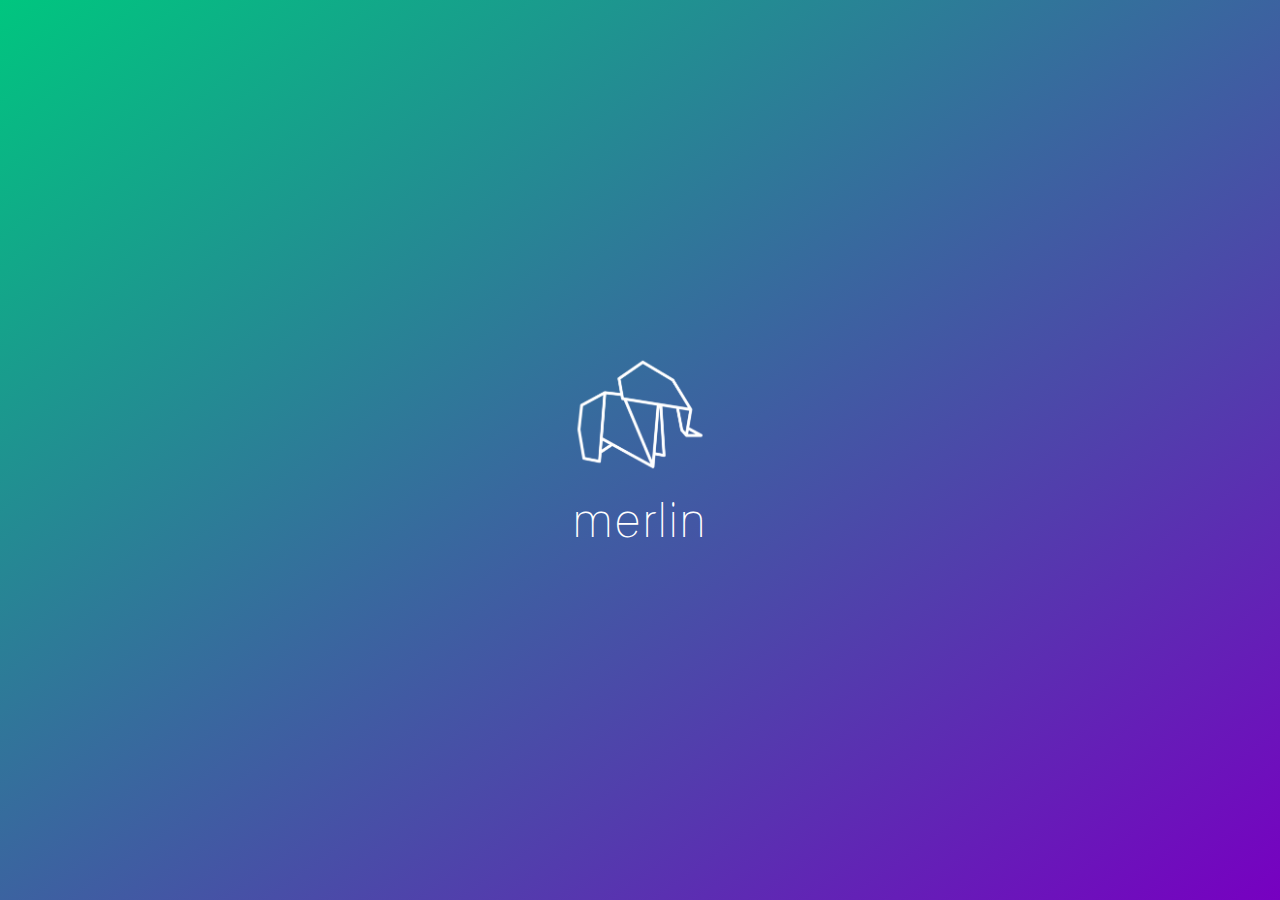
==== index.html @ 2d8fa616 "Initial - logo=elephant_outline" ====
<!DOCTYPE html>
<html>
    <head>
        <meta charset="utf-8" />
        <meta name="viewport" content="width=device-width, initial-scale=1">
        
        <link href="css/background.css" rel="stylesheet" />
        <link href="css/title.css" rel="stylesheet" />
        <link href="css/fonts.css" rel="stylesheet" />
        
        <title>Merlin</title>
    </head>
    <body>
        <div class="title">
            <img src="img/logo-elephant_outline_white_transparent.png" alt="Merlin Logo" title="Merlin" />
            <span>merlin</span>
        </div>
    </body>
</html>
---- css/background.css ----
html {
    height: 100%;
}

body {
    display: block;
    
    height: 100%;
    width: 100%;
    
    margin: 0;
    
    background: linear-gradient(to left top, #7700c1 0%, #00c67f 100%), linear-gradient(rgba(0, 0, 0, 1), rgba(0, 0, 0, 1));
    background-repeat: no-repeat;
    background-attachment: fixed;
}
---- css/title.css ----
.title {
    display: block;
    
    text-align: center;
    
    position: absolute;
    left: 50%;
    top: 50%;
    
    transform: translate(-50%, -50%);
}

.title img {
    display: inline;
    
    width: 125px;
}

.title span {
    display: block;
    
    margin-top: 10px;
    
    color: white;
    font-family: "Lane", monospace;
    font-size: 48px;
    letter-spacing: 3px;
}
---- css/fonts.css ----
@font-face {
    font-family: "Lane";
    src: url("../fonts/lane.ttf");
}
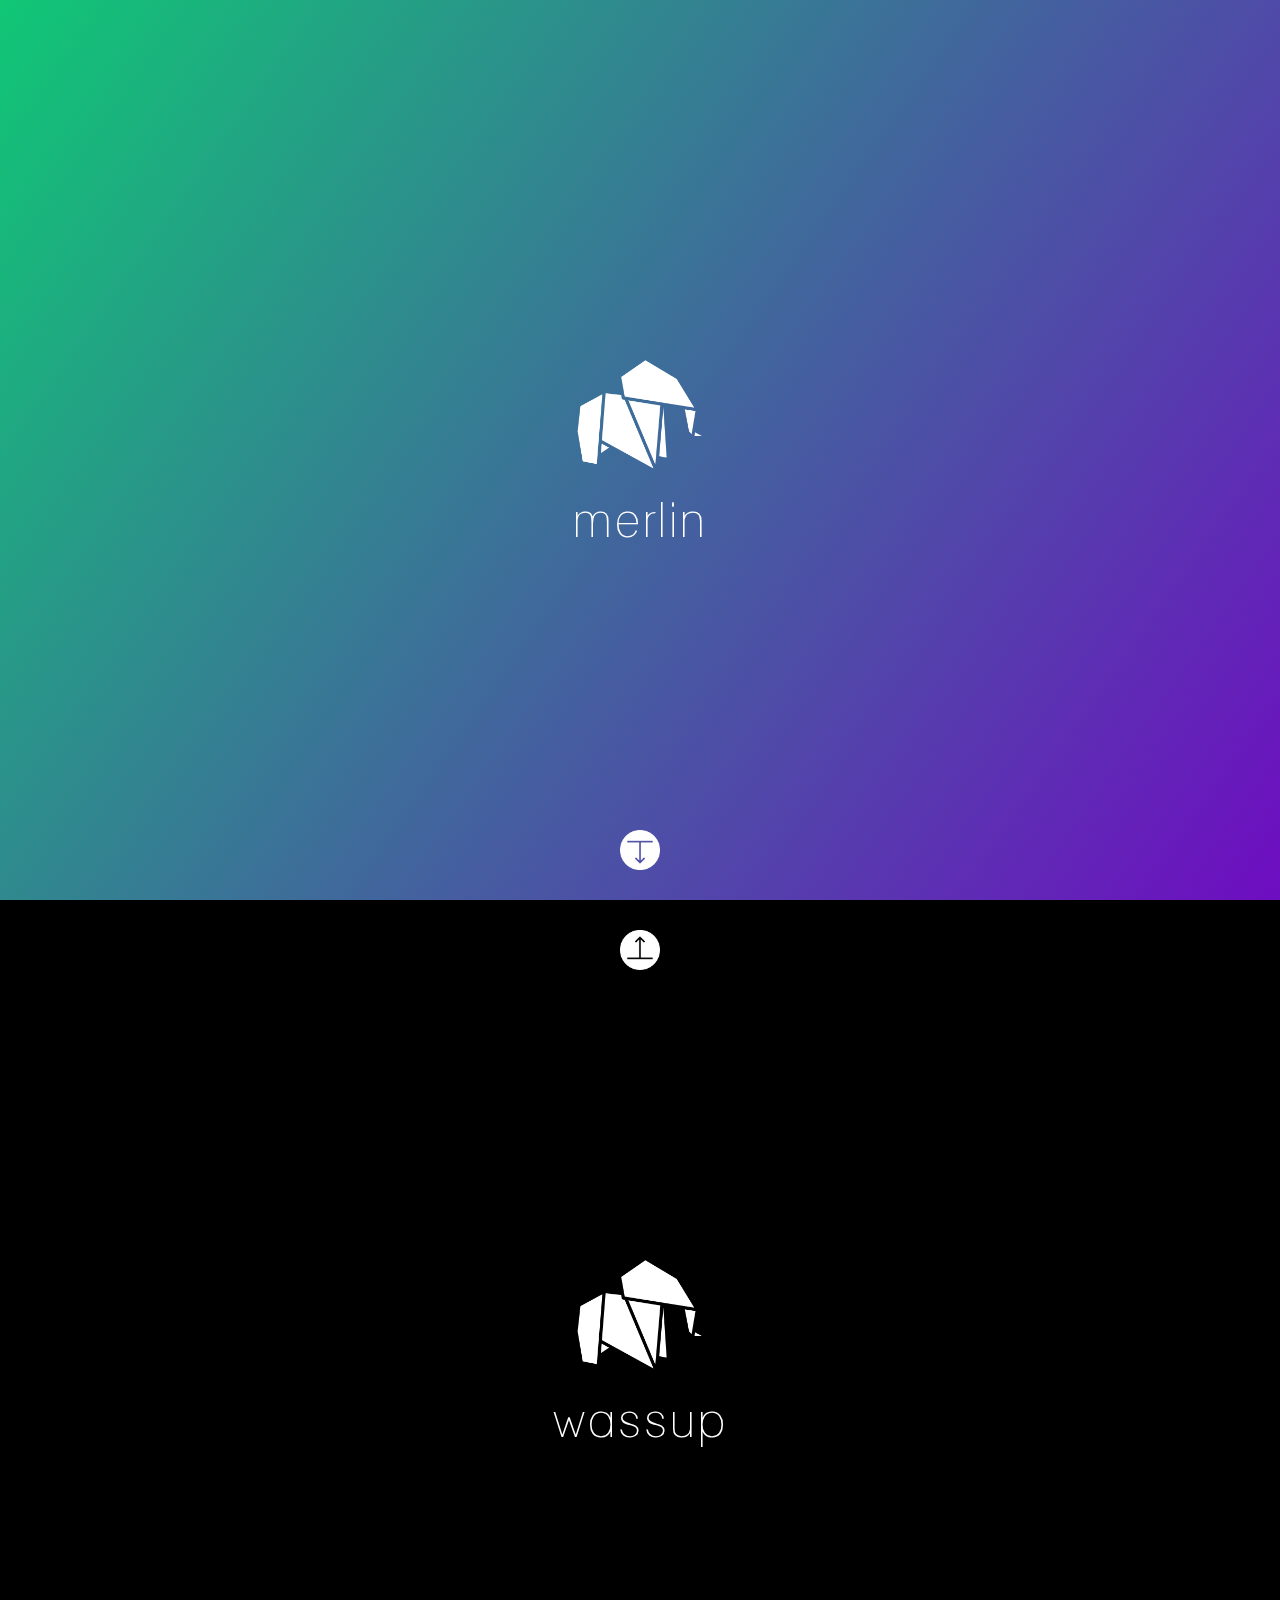
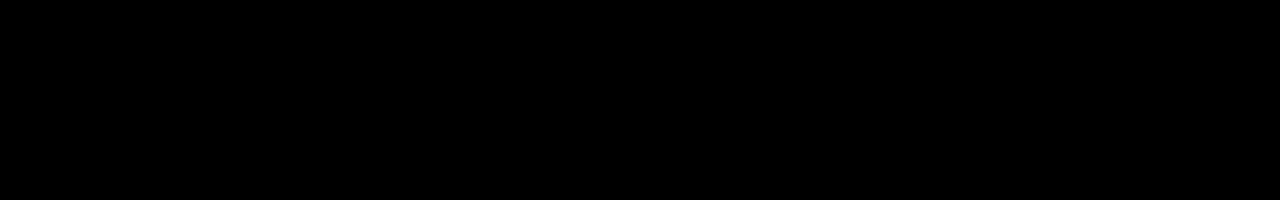
==== commit a0e25b20: "Gradient background, arrow up/down" ====
--- a/index.html
+++ b/index.html
@@ -1,19 +1,57 @@
-<!DOCTYPE html>
+ <!DOCTYPE html>
 <html>
     <head>
         <meta charset="utf-8" />
         <meta name="viewport" content="width=device-width, initial-scale=1">
         
-        <link href="css/background.css" rel="stylesheet" />
-        <link href="css/title.css" rel="stylesheet" />
-        <link href="css/fonts.css" rel="stylesheet" />
+        <link href="css/background.css" rel="stylesheet" type="text/css" />
+        <link href="css/title.css" rel="stylesheet" type="text/css" />
+        <link href="css/page.css" rel="stylesheet" type="text/css" />
+        <link href="css/fonts.css" rel="stylesheet" type="text/css" />
+        <link href="css/description.css" rel="stylesheet" type="text/css" />
+        
+        <script src="js/granim.min.js"></script>
+        <script src="https://ajax.googleapis.com/ajax/libs/jquery/3.3.1/jquery.min.js"></script>
+        <script src="js/arrow.js"></script>
         
         <title>Merlin</title>
     </head>
     <body>
-        <div class="title">
-            <img src="img/logo-elephant_outline_white_transparent.png" alt="Merlin Logo" title="Merlin" />
-            <span>merlin</span>
+        <canvas id="canvas-basic"></canvas>
+        <script>
+            var granimInstance = new Granim({
+                element: '#canvas-basic',
+                name: 'basic-gradient',
+                direction: 'diagonal', // 'diagonal', 'top-bottom', 'radial'
+                opacity: [1, 1],
+                isPausedWhenNotInView: true,
+                states : {
+                    "default-state": {
+                        gradients: [
+                            ['#00c67f', '#7700c1'],
+                            ['#c0c700', '#0a96c0'],
+                            ['#00a658', '#c01f66'],
+                            ['#4bc7bc', '#9f0b00'],
+                            ['#1d6b63', '#d19c05']
+                        ]
+                    }
+                }
+            });
+        </script>
+        
+        <div class="page" id="home">
+            <div class="title">
+                <img src="img/logo-elephant_fill_white_transparent.png" alt="Merlin Logo" title="Merlin" />
+                <span>merlin</span>
+            </div>
+            <img class="arrow_down" src="img/arrow.png" alt="Arrow Down" title="Description" />
+        </div>
+        <div class="page" id="description">
+            <img class="arrow_up" src="img/arrow.png" alt="Arrow Up" title="Home" />
+            <div class="title">
+                <img src="img/logo-elephant_fill_white_transparent.png" alt="Merlin Logo" title="Merlin" />
+                <span>wassup</span>
+            </div>
         </div>
     </body>
 </html>
--- a/css/background.css
+++ b/css/background.css
@@ -9,8 +9,18 @@
     width: 100%;
     
     margin: 0;
+    padding: 0;
     
-    background: linear-gradient(to left top, #7700c1 0%, #00c67f 100%), linear-gradient(rgba(0, 0, 0, 1), rgba(0, 0, 0, 1));
-    background-repeat: no-repeat;
-    background-attachment: fixed;
+    background: black;
+}
+
+#canvas-basic {
+    position: fixed;
+    display: block;
+    width: 100%;
+    height: 100%;
+    top: 0;
+    right: 0;
+    bottom: 0;
+    left: 0;
 }--- a/css/page.css
+++ b/css/page.css
@@ -0,0 +1,40 @@
+.page {
+    display: block;
+    
+    width: 100%;
+    height: 100%;
+    
+    position: absolute;
+}
+
+.page .arrow_down {
+    display: block;
+    
+    width: 40px;
+    
+    opacity: 1;
+    
+    position: absolute;
+    left: 50%;
+    bottom: 30px;
+    
+    transform: translate(-50%, 0);
+    
+    cursor: pointer;
+}
+
+.page .arrow_up {
+    display: block;
+    
+    width: 40px;
+    
+    opacity: 1;
+    
+    position: absolute;
+    left: 50%;
+    top: 30px;
+    
+    transform: translate(-50%, 0) rotateZ(180deg);
+    
+    cursor: pointer;
+}--- a/css/description.css
+++ b/css/description.css
@@ -0,0 +1,3 @@
+.page#description {
+    top: 100%;
+}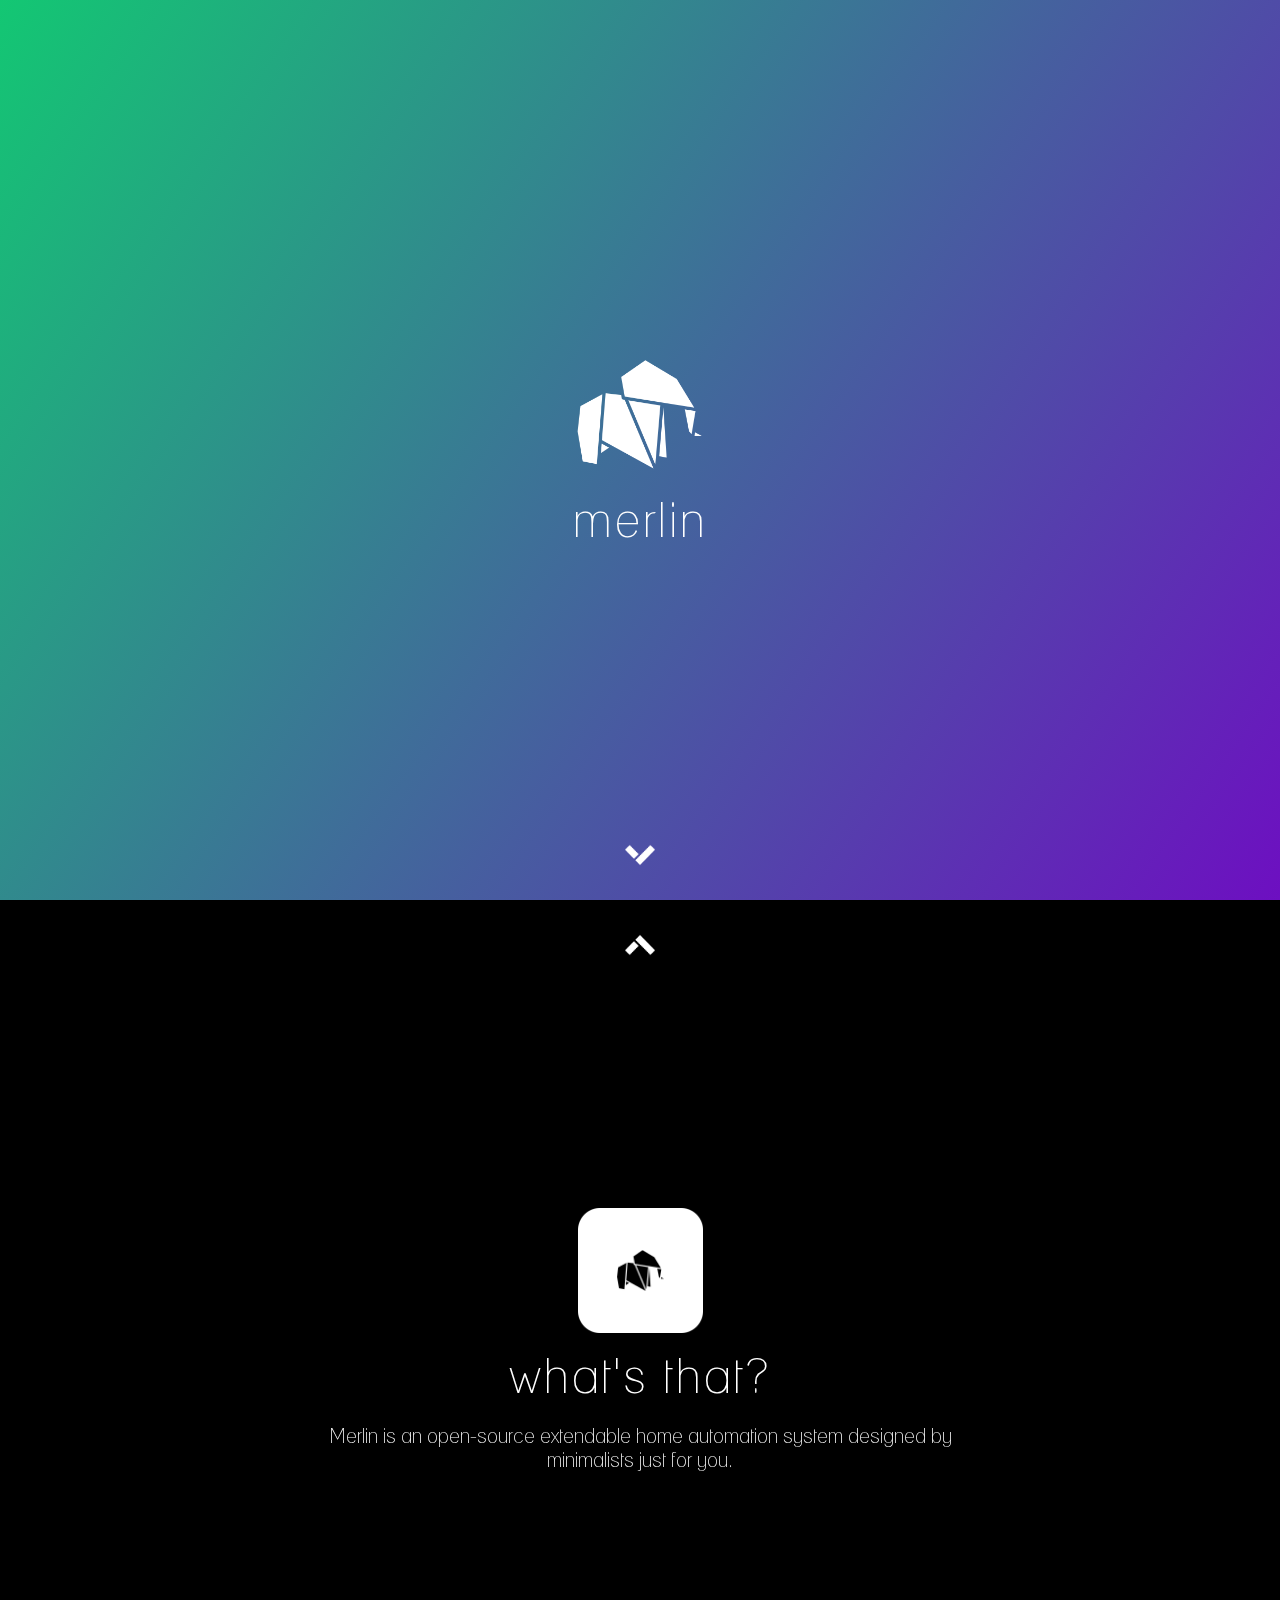
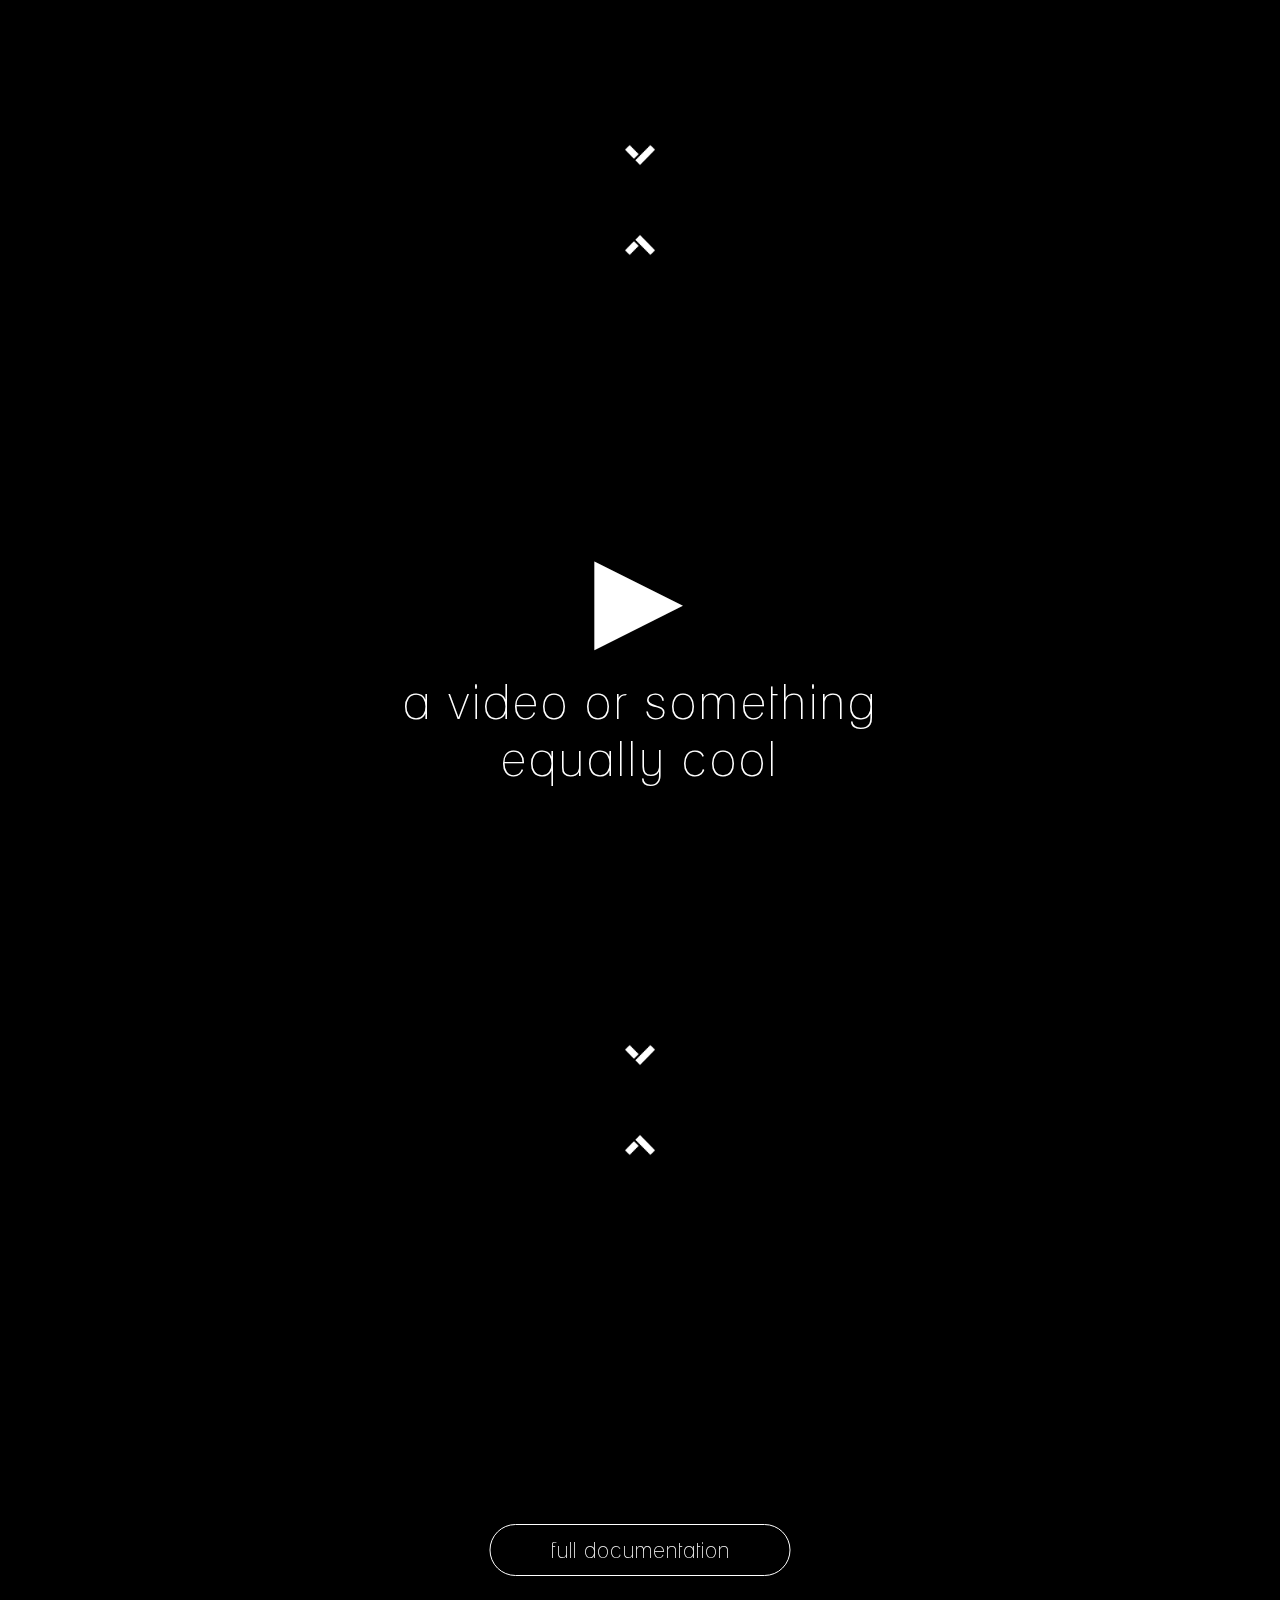
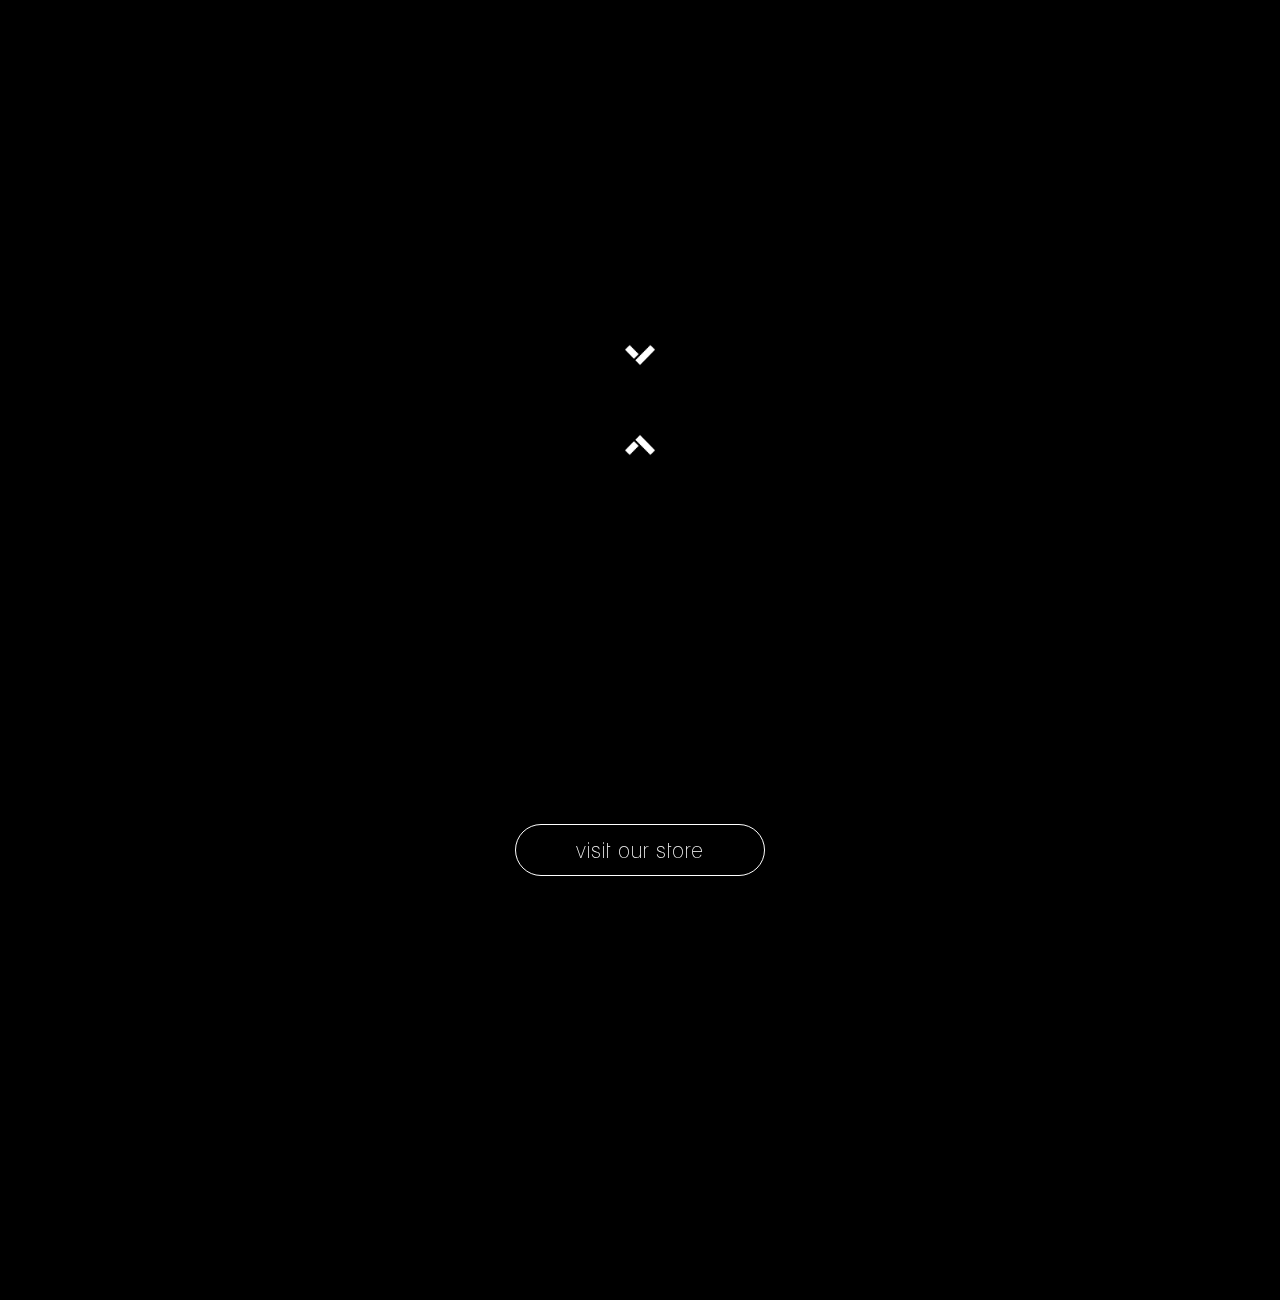
==== commit 3d513a2a: "Pages, buttons, hidden overflow. Still lacks responsivity - phones landscape orientation" ====
--- a/index.html
+++ b/index.html
@@ -5,10 +5,9 @@
         <meta name="viewport" content="width=device-width, initial-scale=1">
         
         <link href="css/background.css" rel="stylesheet" type="text/css" />
-        <link href="css/title.css" rel="stylesheet" type="text/css" />
+        <link href="css/container.css" rel="stylesheet" type="text/css" />
         <link href="css/page.css" rel="stylesheet" type="text/css" />
         <link href="css/fonts.css" rel="stylesheet" type="text/css" />
-        <link href="css/description.css" rel="stylesheet" type="text/css" />
         
         <script src="js/granim.min.js"></script>
         <script src="https://ajax.googleapis.com/ajax/libs/jquery/3.3.1/jquery.min.js"></script>
@@ -40,17 +39,42 @@
         </script>
         
         <div class="page" id="home">
-            <div class="title">
+            <div class="container">
                 <img src="img/logo-elephant_fill_white_transparent.png" alt="Merlin Logo" title="Merlin" />
-                <span>merlin</span>
+                <h1>merlin</h1>
             </div>
-            <img class="arrow_down" src="img/arrow.png" alt="Arrow Down" title="Description" />
+            <img class="arrow_down" src="img/arrow.png" alt="Arrow Down" title="Overview" />
         </div>
-        <div class="page" id="description">
+        <div class="page" id="overview">
             <img class="arrow_up" src="img/arrow.png" alt="Arrow Up" title="Home" />
-            <div class="title">
-                <img src="img/logo-elephant_fill_white_transparent.png" alt="Merlin Logo" title="Merlin" />
-                <span>wassup</span>
+            <div class="container">
+                <span class="">
+                    <img src="img/product.png" alt="Merlin Product" title="Merlin Brain" />
+                    <h1>what's that?</h1>
+                    <p>Merlin is an open-source extendable home automation system designed by minimalists just for you.</p>
+                </span>
+            </div>
+            <img class="arrow_down" src="img/arrow.png" alt="Arrow Down" title="Video" />
+        </div>
+        <div class="page" id="video">
+            <img class="arrow_up" src="img/arrow.png" alt="Arrow Up" title="Overview" />
+            <div class="container">
+                <h1 style="font-size: 116px">▶</h1>
+                <h1>a video or something equally cool</h1>
+            </div>
+            <img class="arrow_down" src="img/arrow.png" alt="Arrow Down" title="Documentation" />
+        </div>
+        <div class="page" id="documentation">
+            <img class="arrow_up" src="img/arrow.png" alt="Arrow Up" title="Video" />
+            <div class="container">
+                <a href="#" class="button">full documentation</a>
+            </div>
+            <img class="arrow_down" src="img/arrow.png" alt="Arrow Down" title="Store" />
+        </div>
+        <div class="page" id="store">
+            <img class="arrow_up" src="img/arrow.png" alt="Arrow Up" title="Documentation" />
+            <div class="container">
+                <a href="#" class="button">visit our store</a>
             </div>
         </div>
     </body>
--- a/css/background.css
+++ b/css/background.css
@@ -12,6 +12,8 @@
     padding: 0;
     
     background: black;
+    
+    overflow: hidden;
 }
 
 #canvas-basic {
--- a/css/container.css
+++ b/css/container.css
@@ -0,0 +1,56 @@
+.container {
+    display: block;
+    
+    text-align: center;
+    
+    position: absolute;
+    left: 50%;
+    top: 50%;
+    
+    transform: translate(-50%, -50%);
+}
+
+.container img {
+    display: inline;
+    
+    width: 125px;
+}
+
+.container h1 {
+    display: block;
+    
+    margin: 0;
+    margin-top: 10px;
+    
+    color: white;
+    font-family: "Lane", monospace;
+    font-size: 48px;
+    letter-spacing: 3px;
+    font-weight: normal;
+}
+
+.container p {
+    color: white;
+    font-family: "Lane", monospace;
+    font-size: 20px;
+    letter-spacing: 0px;
+}
+
+.container .button {
+    padding: 12px 60px;
+    color: white;
+    text-decoration: none;
+    font-family: "Lane", monospace;
+    font-size: 22px;
+    letter-spacing: 1px;
+    border: solid 1px white;
+    border-radius: 30px;
+    background: transparent;
+    transition: all 0.2s ease-in;
+    white-space: nowrap;
+}
+
+.container .button:hover {
+    background: white;
+    color: black;
+}--- a/css/page.css
+++ b/css/page.css
@@ -7,10 +7,18 @@
     position: absolute;
 }
 
+.page * {
+    -moz-user-select: none;
+   -khtml-user-select: none;
+   -webkit-user-select: none;
+   -ms-user-select: none;
+   user-select: none;
+}
+
 .page .arrow_down {
     display: block;
     
-    width: 40px;
+    width: 30px;
     
     opacity: 1;
     
@@ -26,7 +34,7 @@
 .page .arrow_up {
     display: block;
     
-    width: 40px;
+    width: 30px;
     
     opacity: 1;
     
@@ -34,7 +42,27 @@
     left: 50%;
     top: 30px;
     
-    transform: translate(-50%, 0) rotateZ(180deg);
+    transform: translate(-50%, 0) scale(1, -1);
     
     cursor: pointer;
+}
+
+.page#home {
+    top: 0;
+}
+
+.page#overview {
+    top: 100%;
+}
+
+.page#video {
+    top: 200%;
+}
+
+.page#documentation {
+    top: 300%;
+}
+
+.page#store {
+    top: 400%;
 }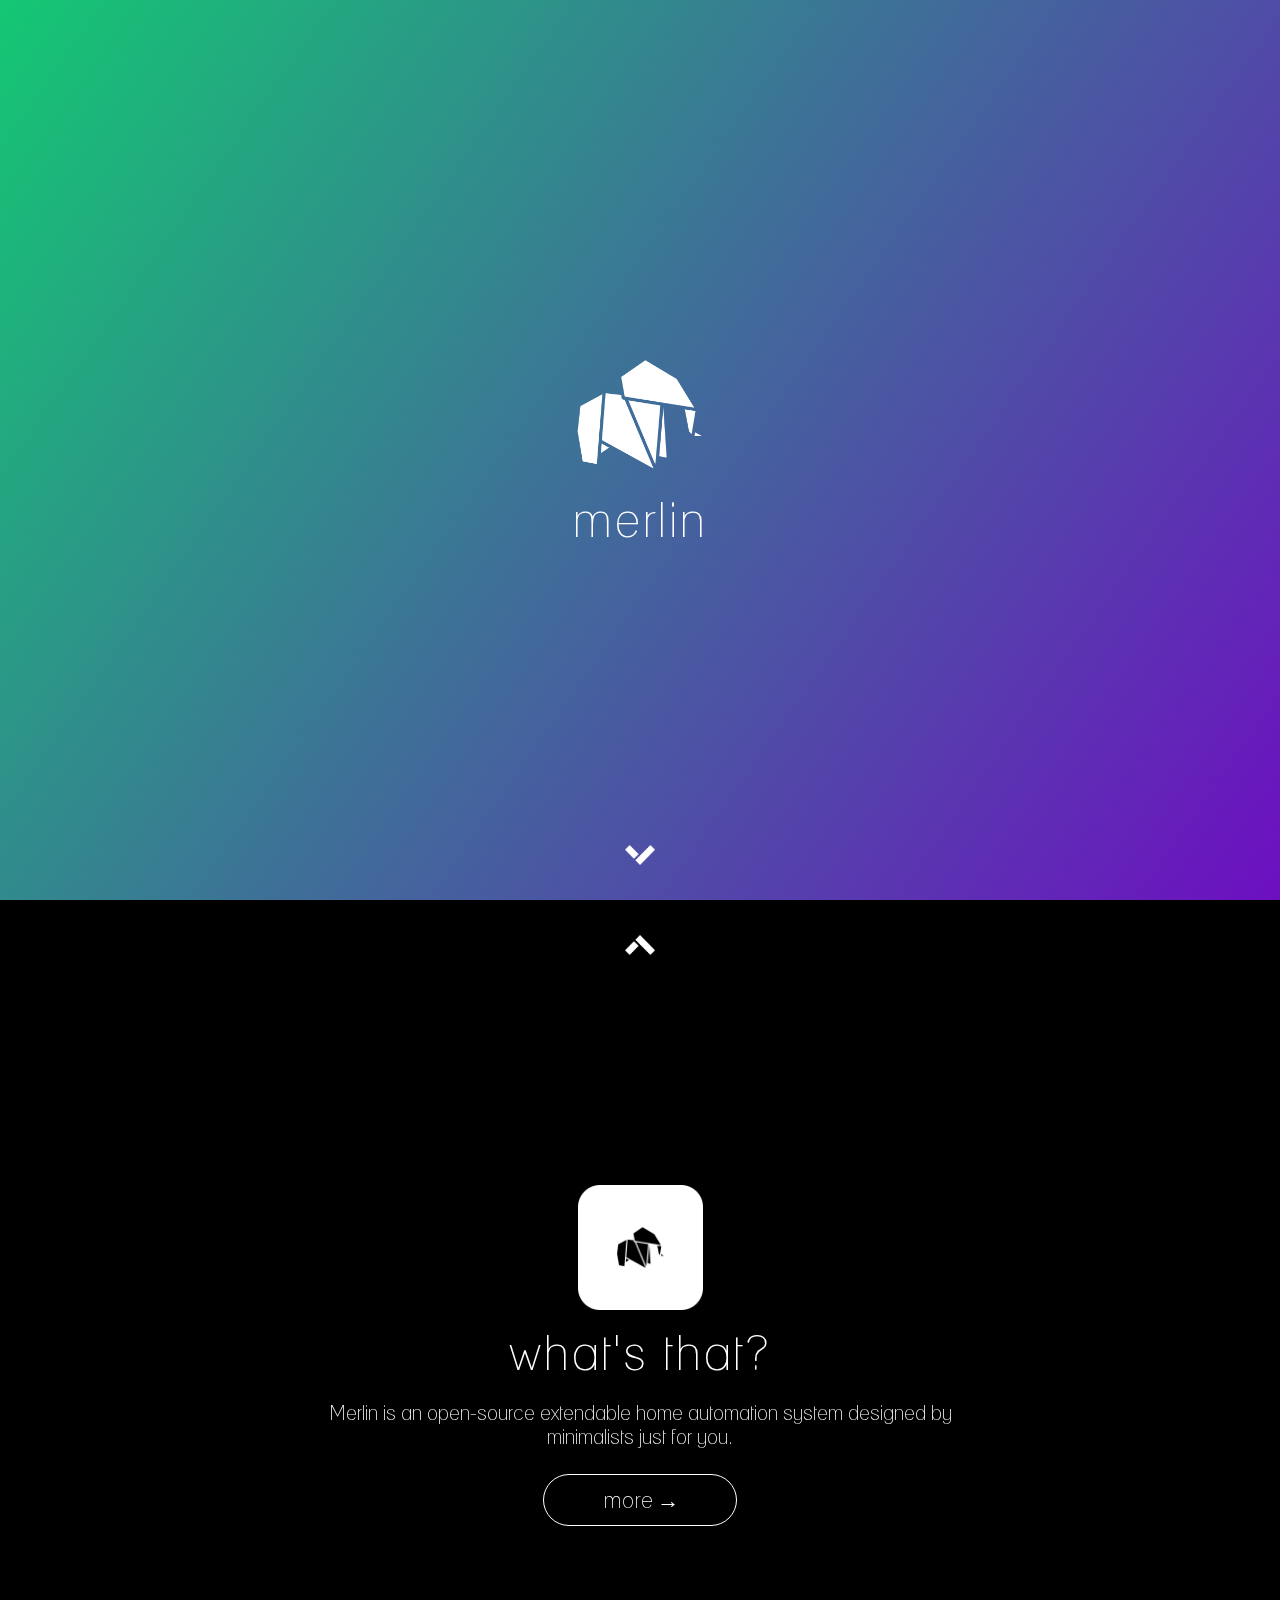
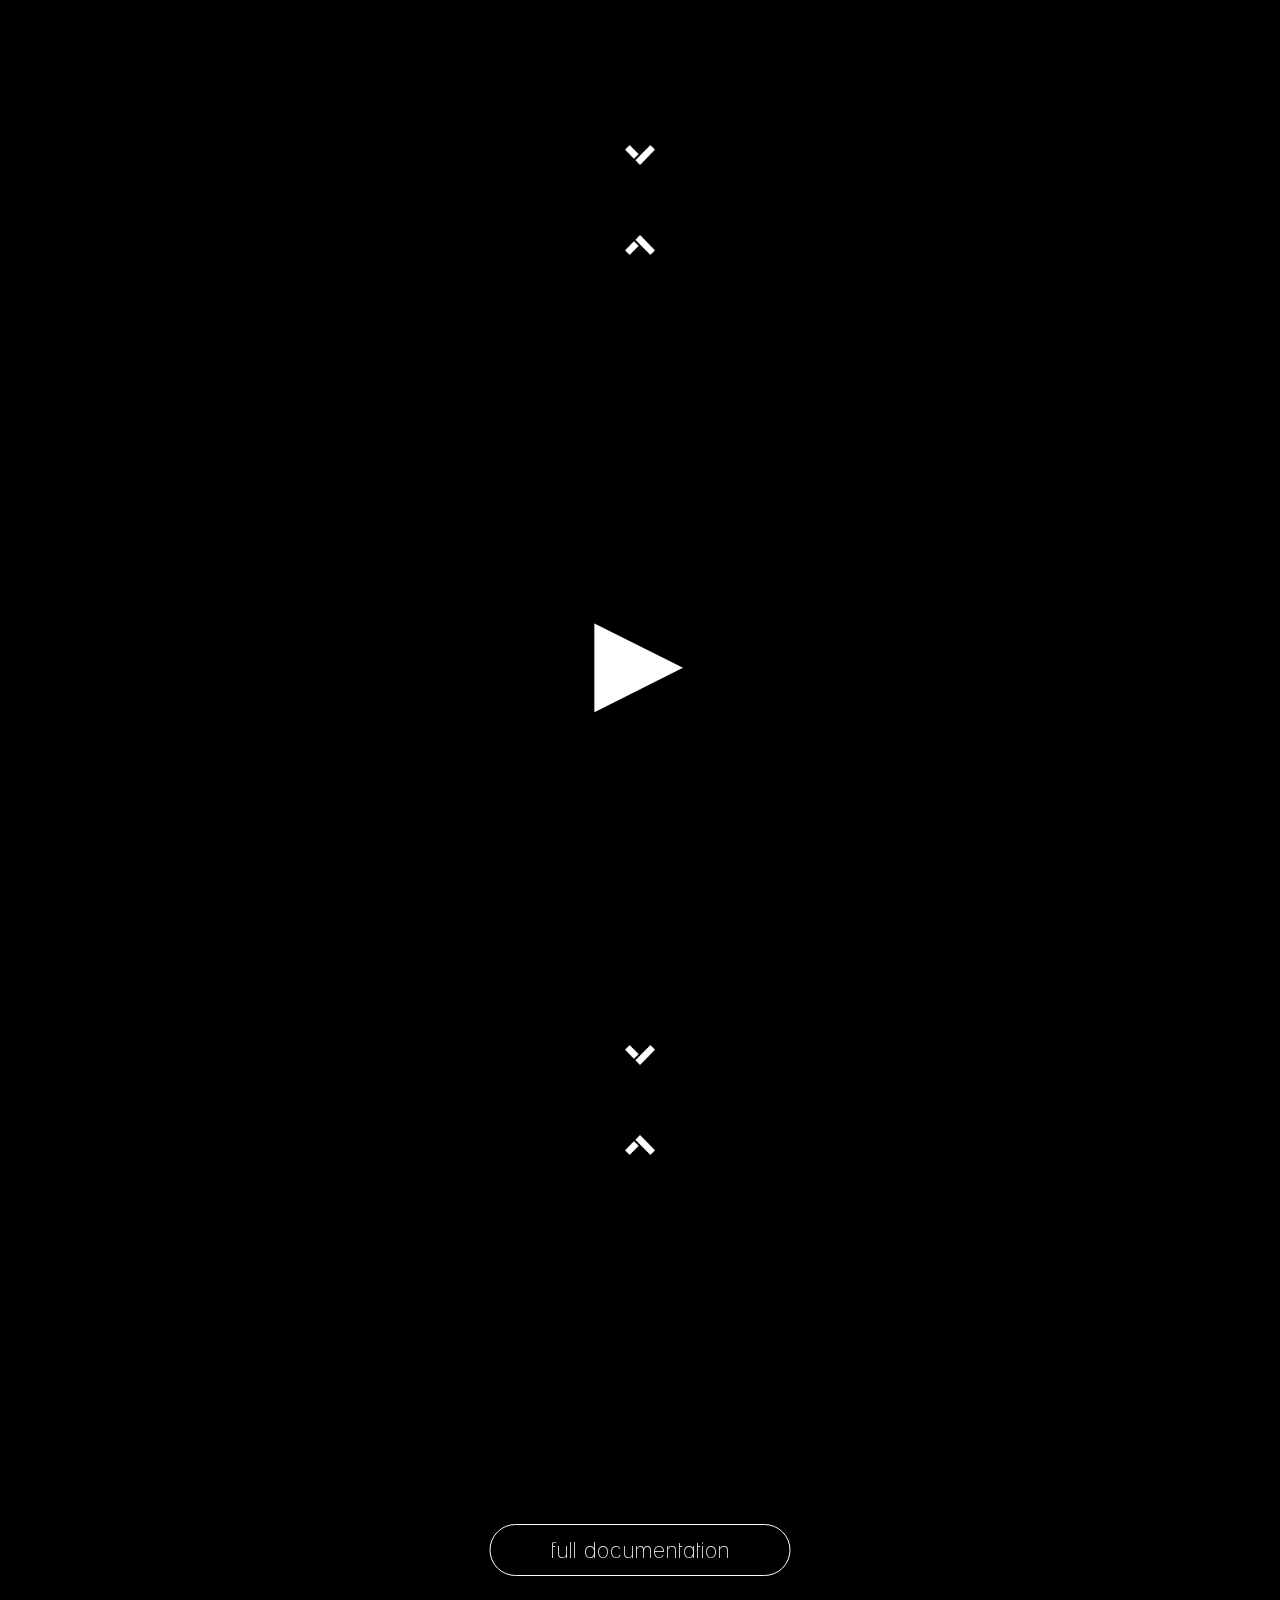
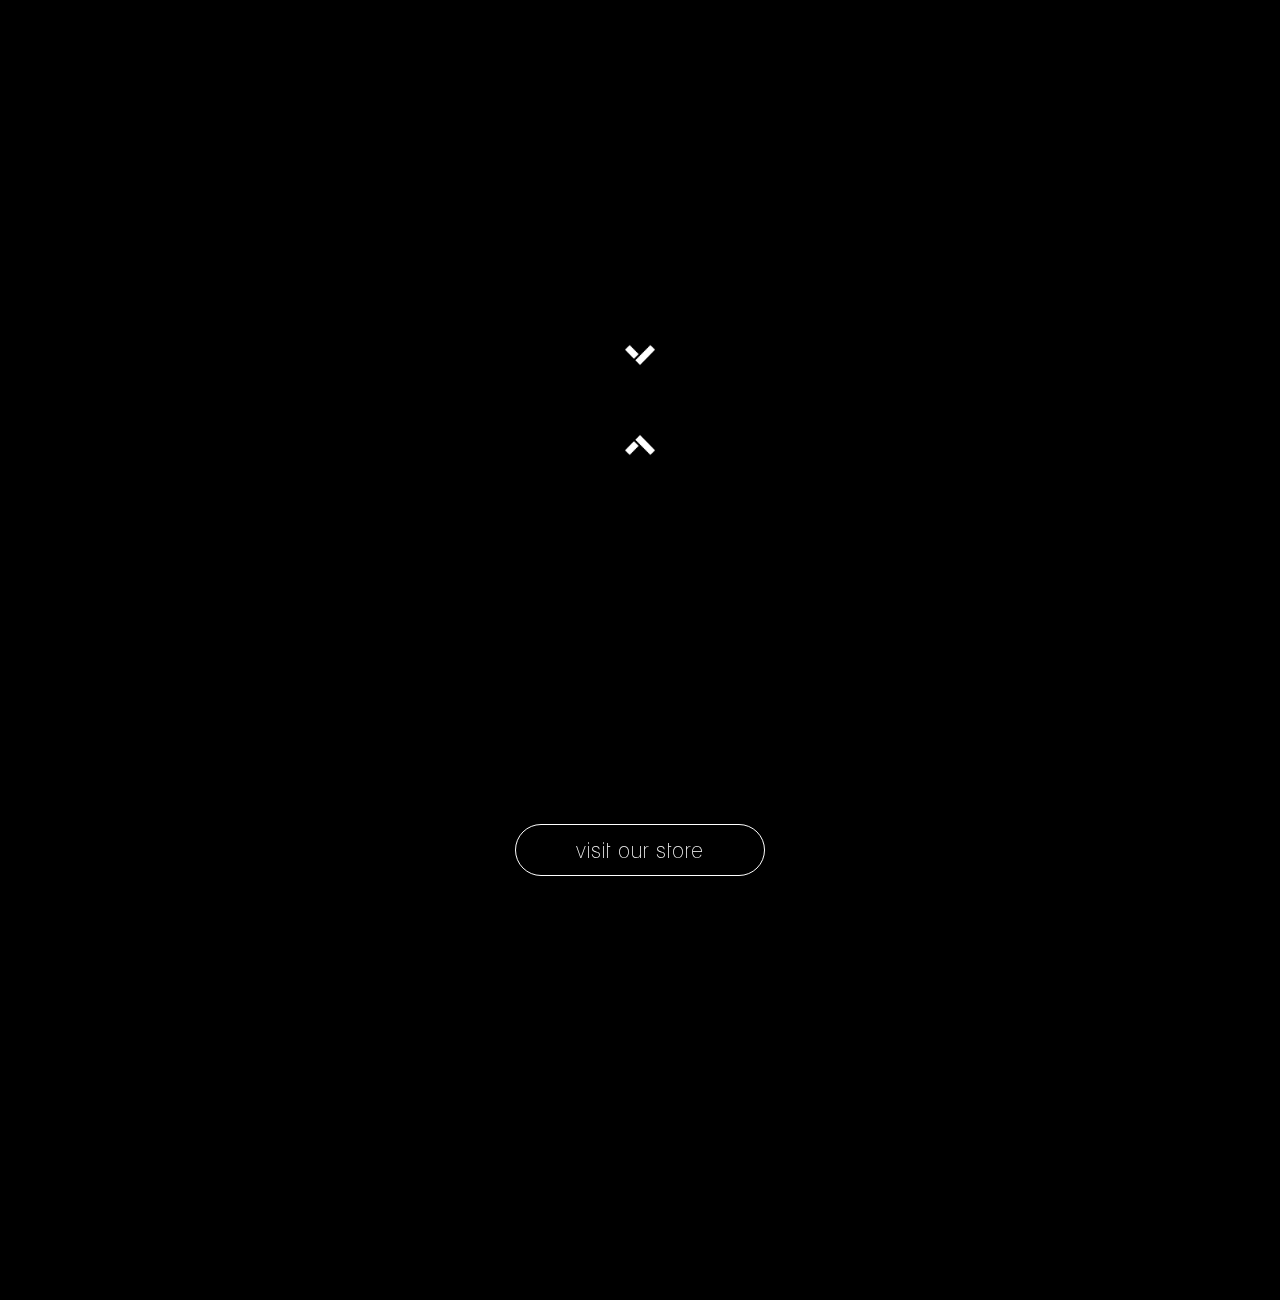
==== commit 40219d9a: "Restructuring, overview page, main page template" ====
--- a/index.html
+++ b/index.html
@@ -3,11 +3,9 @@
     <head>
         <meta charset="utf-8" />
         <meta name="viewport" content="width=device-width, initial-scale=1">
-        
-        <link href="css/background.css" rel="stylesheet" type="text/css" />
-        <link href="css/container.css" rel="stylesheet" type="text/css" />
-        <link href="css/page.css" rel="stylesheet" type="text/css" />
+
         <link href="css/fonts.css" rel="stylesheet" type="text/css" />
+        <link href="css/home.css" rel="stylesheet" type="text/css" />
         
         <script src="js/granim.min.js"></script>
         <script src="https://ajax.googleapis.com/ajax/libs/jquery/3.3.1/jquery.min.js"></script>
@@ -48,10 +46,12 @@
         <div class="page" id="overview">
             <img class="arrow_up" src="img/arrow.png" alt="Arrow Up" title="Home" />
             <div class="container">
-                <span class="">
-                    <img src="img/product.png" alt="Merlin Product" title="Merlin Brain" />
+                <img src="img/product.png" alt="Merlin Product" title="Merlin Brain" />
+                <span class="text">
                     <h1>what's that?</h1>
                     <p>Merlin is an open-source extendable home automation system designed by minimalists just for you.</p>
+                    <br />
+                    <a href="overview.html" class="button">more →</a>
                 </span>
             </div>
             <img class="arrow_down" src="img/arrow.png" alt="Arrow Down" title="Video" />
@@ -60,14 +60,13 @@
             <img class="arrow_up" src="img/arrow.png" alt="Arrow Up" title="Overview" />
             <div class="container">
                 <h1 style="font-size: 116px">▶</h1>
-                <h1>a video or something equally cool</h1>
             </div>
             <img class="arrow_down" src="img/arrow.png" alt="Arrow Down" title="Documentation" />
         </div>
         <div class="page" id="documentation">
             <img class="arrow_up" src="img/arrow.png" alt="Arrow Up" title="Video" />
             <div class="container">
-                <a href="#" class="button">full documentation</a>
+                <a href="docs.html" class="button">full documentation</a>
             </div>
             <img class="arrow_down" src="img/arrow.png" alt="Arrow Down" title="Store" />
         </div>
--- a/css/home.css
+++ b/css/home.css
@@ -0,0 +1,185 @@
+html {
+    height: 100%;
+}
+
+body {
+    display: block;
+
+    height: 100%;
+    width: 100%;
+
+    margin: 0;
+    padding: 0;
+
+    background: black;
+
+    overflow: hidden;
+}
+
+#canvas-basic {
+    position: fixed;
+    display: block;
+    width: 100%;
+    height: 100%;
+    top: 0;
+    right: 0;
+    bottom: 0;
+    left: 0;
+}
+
+.container {
+    display: block;
+
+    text-align: center;
+
+    position: absolute;
+    left: 50%;
+    top: 50%;
+
+    transform: translate(-50%, -50%);
+}
+
+.container img {
+    display: inline;
+
+    width: 125px;
+}
+
+.container h1 {
+    display: block;
+
+    margin: 0;
+    margin-top: 10px;
+
+    color: white;
+    font-family: "Lane", monospace;
+    font-size: 48px;
+    letter-spacing: 3px;
+    font-weight: normal;
+}
+
+.container p {
+    color: white;
+    font-family: "Lane", monospace;
+    font-size: 20px;
+    letter-spacing: 0px;
+}
+
+.container .button {
+    padding: 12px 60px;
+    color: white;
+    text-decoration: none;
+    font-family: "Lane", monospace;
+    font-size: 22px;
+    letter-spacing: 1px;
+    border: solid 1px white;
+    border-radius: 30px;
+    background: transparent;
+    transition: all 0.2s ease-in;
+    white-space: nowrap;
+}
+
+.container .button:hover {
+    background: white;
+    color: black;
+}
+
+.page {
+    display: block;
+
+    width: 100%;
+    height: 100%;
+
+    position: absolute;
+}
+
+.page * {
+    -moz-user-select: none;
+   -khtml-user-select: none;
+   -webkit-user-select: none;
+   -ms-user-select: none;
+   user-select: none;
+}
+
+.page .arrow_down {
+    display: block;
+
+    width: 30px;
+
+    opacity: 1;
+
+    position: absolute;
+    left: 50%;
+    bottom: 30px;
+
+    transform: translate(-50%, 0);
+
+    cursor: pointer;
+    z-index: 99;
+}
+
+.page .arrow_up {
+    display: block;
+
+    width: 30px;
+
+    opacity: 1;
+
+    position: absolute;
+    left: 50%;
+    top: 30px;
+
+    transform: translate(-50%, 0) scale(1, -1);
+
+    cursor: pointer;
+    z-index: 99;
+}
+
+.page#home {
+    top: 0;
+}
+
+.page#overview {
+    top: 100%;
+}
+
+.page#video {
+    top: 200%;
+}
+
+.page#documentation {
+    top: 300%;
+}
+
+.page#store {
+    top: 400%;
+}
+
+@media only screen and (max-height: 525px) and (min-width: 470px) {
+    .page#overview .container img {
+        transform: translateX(0) translateY(-50%);
+        position: absolute;
+        top: 50%;
+        left: -220px;
+    }
+
+    .page#overview .container .text {
+        display: inline-block;
+        width: 250px;
+        margin-top: -8px;
+        position: absolute;
+        transform: translateX(0) translateY(-50%);
+        top: 50%;
+        right: -215px;
+    }
+
+    .page#overview .container .text p {
+        margin-bottom: 10px;
+    }
+}
+
+@media only screen and (max-height: 625px) {
+    .page#overview .container .text h1 {
+        display: none;
+    }
+}
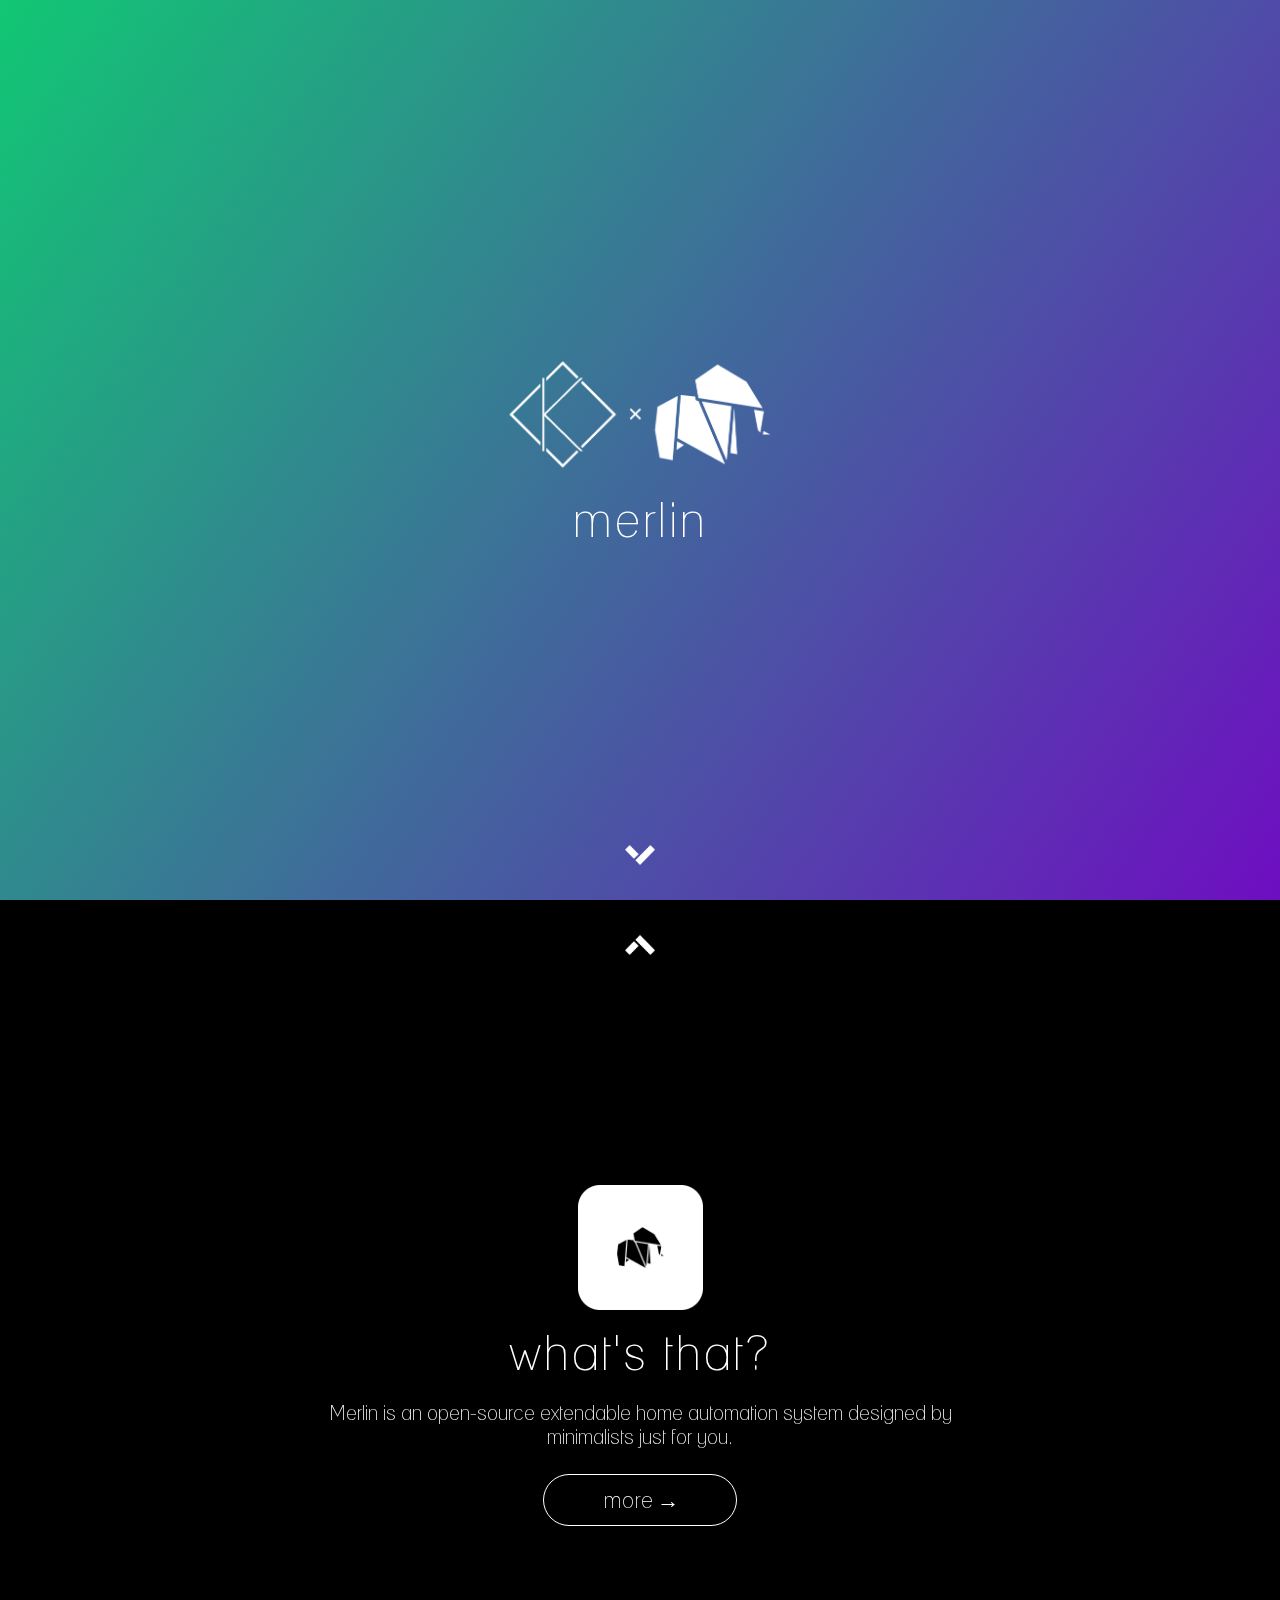
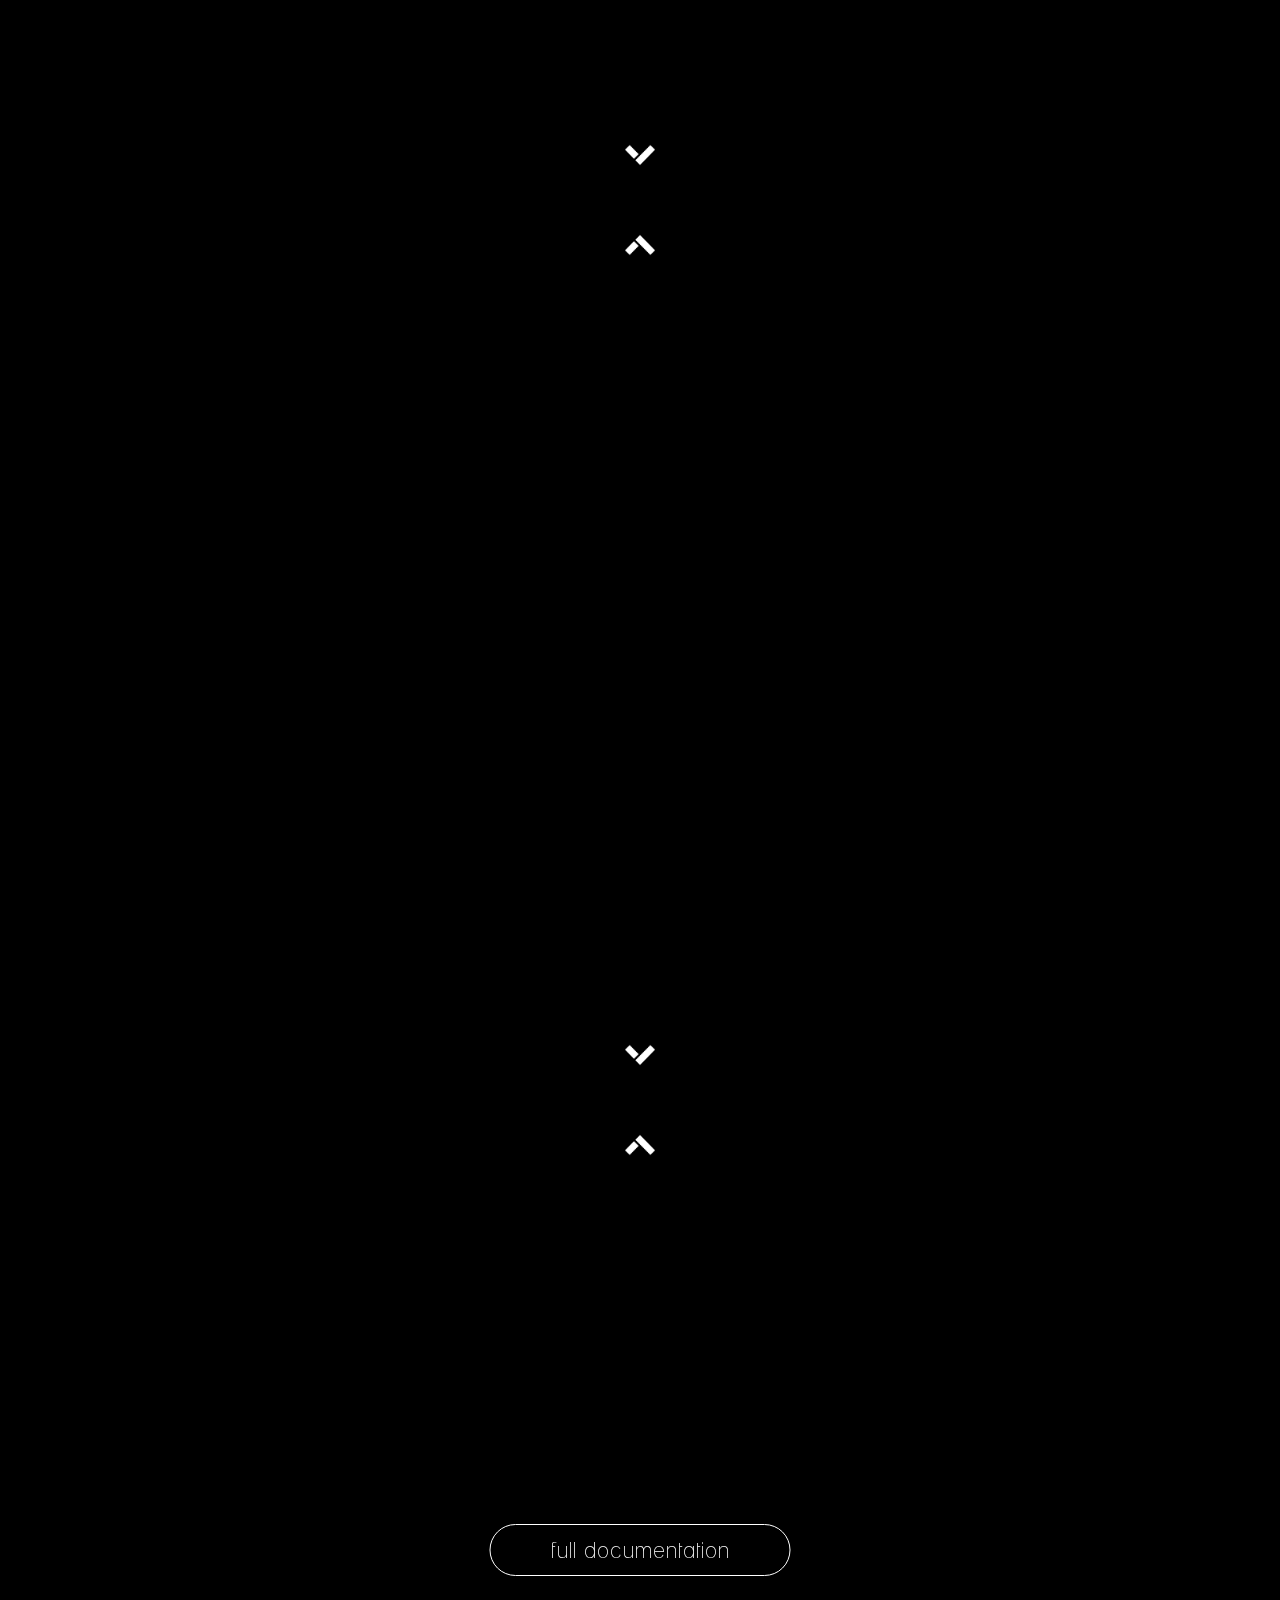
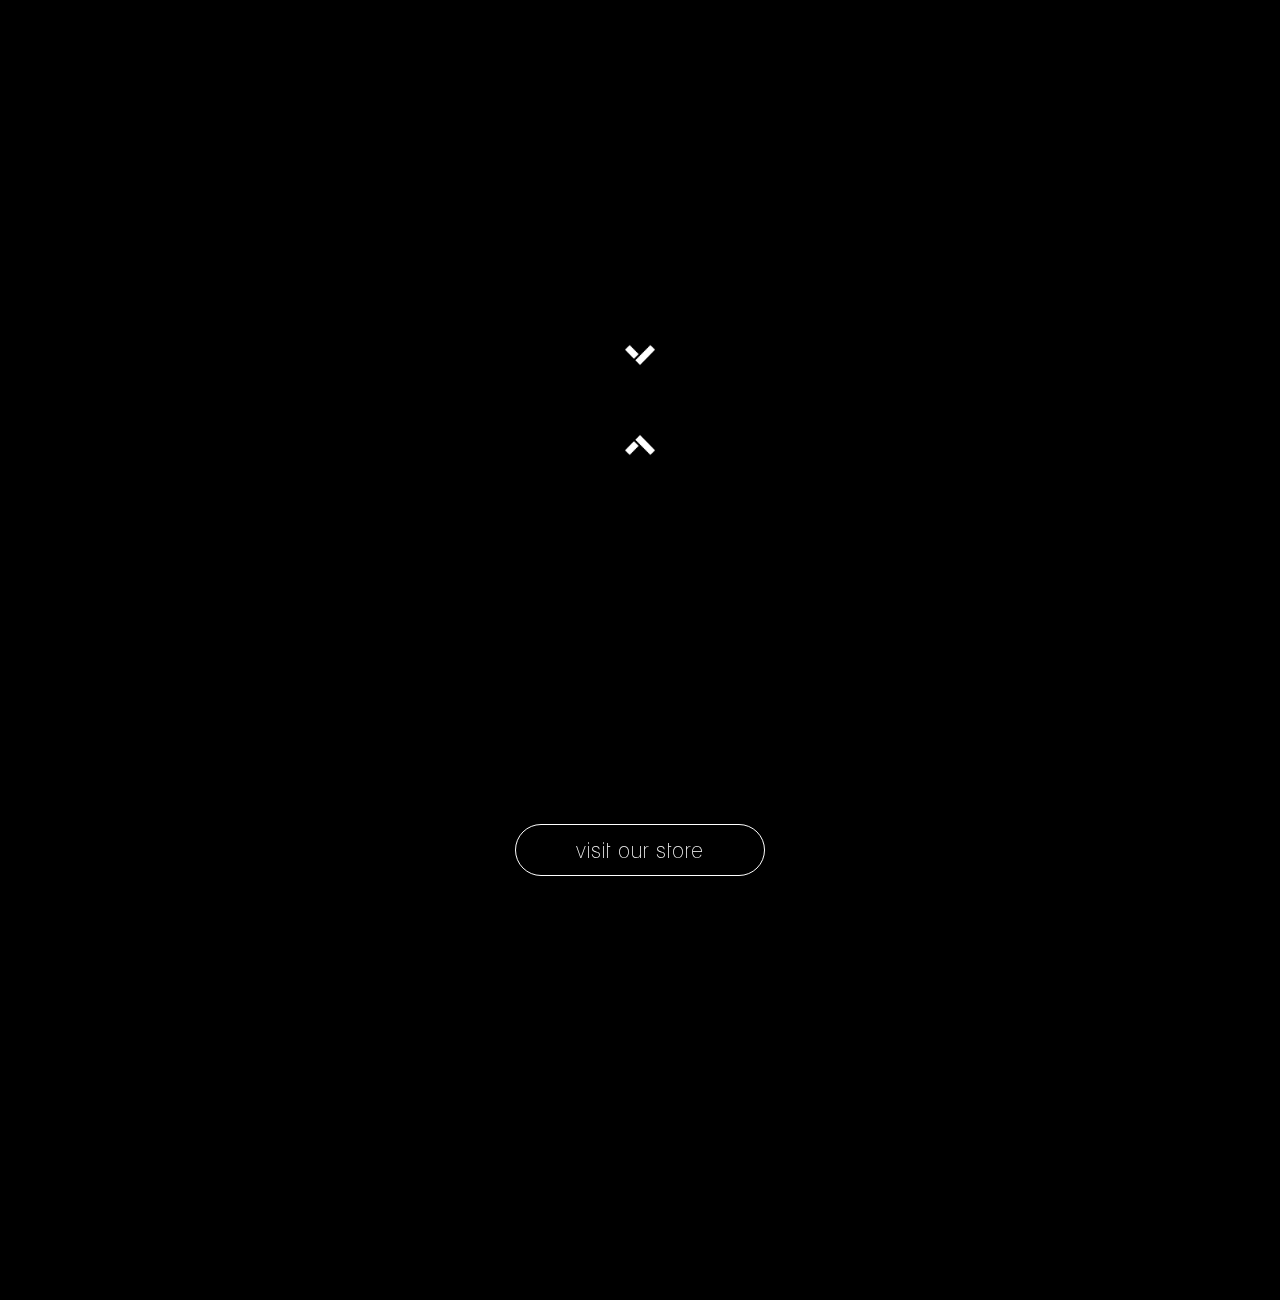
==== commit b8690baa: "Better site navigation, store.html template, new Merlin logo (Kherut x Merlin)" ====
--- a/index.html
+++ b/index.html
@@ -38,7 +38,7 @@
         
         <div class="page" id="home">
             <div class="container">
-                <img src="img/logo-elephant_fill_white_transparent.png" alt="Merlin Logo" title="Merlin" />
+                <a href="https://kherut-io.github.io/"><img src="img/kherutxmerlin.png" alt="Merlin Logo" title="Kherut.io x Merlin" /></a>
                 <h1>merlin</h1>
             </div>
             <img class="arrow_down" src="img/arrow.png" alt="Arrow Down" title="Overview" />
@@ -59,7 +59,7 @@
         <div class="page" id="video">
             <img class="arrow_up" src="img/arrow.png" alt="Arrow Up" title="Overview" />
             <div class="container">
-                <h1 style="font-size: 116px">▶</h1>
+                <iframe width="280" height="167" src="https://www.youtube.com/embed/pO5c9dBku6k" frameborder="0" allow="autoplay; encrypted-media" allowfullscreen></iframe>
             </div>
             <img class="arrow_down" src="img/arrow.png" alt="Arrow Down" title="Documentation" />
         </div>
@@ -73,7 +73,7 @@
         <div class="page" id="store">
             <img class="arrow_up" src="img/arrow.png" alt="Arrow Up" title="Documentation" />
             <div class="container">
-                <a href="#" class="button">visit our store</a>
+                <a href="store.html" class="button">visit our store</a>
             </div>
         </div>
     </body>
--- a/css/home.css
+++ b/css/home.css
@@ -12,8 +12,6 @@
     padding: 0;
 
     background: black;
-
-    overflow: hidden;
 }
 
 #canvas-basic {
@@ -42,7 +40,7 @@
 .container img {
     display: inline;
 
-    width: 125px;
+    height: 125px;
 }
 
 .container h1 {
@@ -91,6 +89,14 @@
     height: 100%;
 
     position: absolute;
+
+    opacity: 1;
+
+    transition: 0.25s ease-out all;
+}
+
+.page.invisible {
+    opacity: 0;
 }
 
 .page * {
